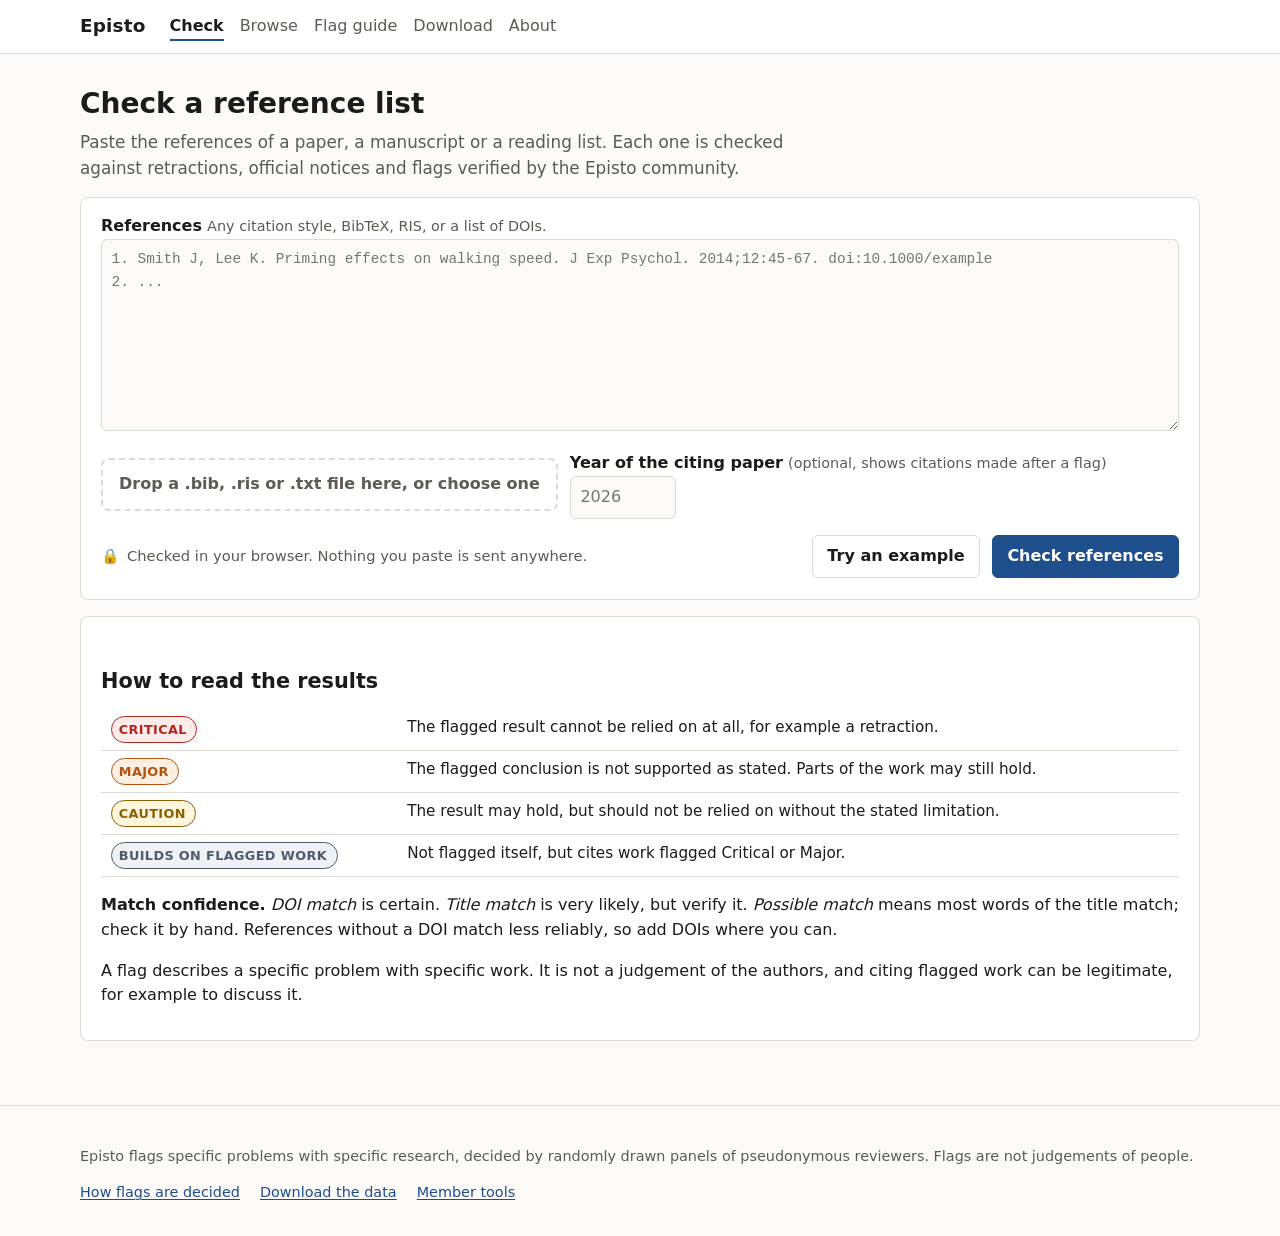
==== index.html @ a89bd6bb "Beta site, built from Episto-Org/episto 02e7458 Co-Authored-By: Claude Opus 5.5 <noreply@anthropic.c" ====
<!doctype html>
<html lang="en">
<head>
<meta charset="utf-8">
<meta name="viewport" content="width=device-width, initial-scale=1">
<meta http-equiv="Content-Security-Policy" content="default-src &#39;none&#39;; script-src &#39;self&#39;; style-src &#39;self&#39;; img-src &#39;self&#39; data:; connect-src &#39;self&#39;; base-uri &#39;none&#39;; form-action &#39;none&#39;; object-src &#39;none&#39;">
<meta name="referrer" content="no-referrer">
<meta name="description" content="Check a reference list for retracted and flawed research.">
<title>Episto</title>
<link rel="stylesheet" href="assets/style.css">
<link rel="icon" href="data:image/svg+xml,%3Csvg xmlns='http://www.w3.org/2000/svg' viewBox='0 0 16 16'%3E%3Cpath d='M8 1.5l7 13H1z' fill='%23b4520a'/%3E%3C/svg%3E">
</head>
<body>
<a class="skip" href="#main">Skip to content</a>
<header class="site"><div class="wrap">
<a class="brand" href="index.html">Episto</a>
<nav class="main" aria-label="Main"><ul><li><a href="index.html" aria-current="page">Check</a></li><li><a href="browse.html">Browse</a></li><li><a href="guide.html">Flag guide</a></li><li><a href="download.html">Download</a></li><li><a href="about.html">About</a></li></ul></nav>
</div></header>
<main id="main"><div class="wrap">
<h1>Check a reference list</h1>
<p class="lead">Paste the references of a paper, a manuscript or a reading list. Each one is checked against retractions, official notices and flags verified by the Episto community.</p>

<form id="check-form" class="panel stack" novalidate>
  <div>
    <label for="refs">References</label>
    <span class="hint">Any citation style, BibTeX, RIS, or a list of DOIs.</span>
    <textarea id="refs" name="refs" spellcheck="false" autocomplete="off" placeholder="1. Smith J, Lee K. Priming effects on walking speed. J Exp Psychol. 2014;12:45-67. doi:10.1000/example
2. ..."></textarea>
  </div>
  <div class="row">
    <label class="dropzone" id="dropzone" for="file">Drop a .bib, .ris or .txt file here, or choose one
      <input id="file" type="file" accept=".bib,.ris,.txt,text/plain" class="visually-hidden">
    </label>
    <div>
      <label for="year">Year of the citing paper</label> <span class="hint">(optional, shows citations made after a flag)</span><br>
      <input id="year" type="number" min="1600" max="2100" inputmode="numeric" placeholder="2026">
    </div>
  </div>
  <div class="row spread">
    <p class="privacy"><span aria-hidden="true">&#128274;</span> Checked in your browser. Nothing you paste is sent anywhere.</p>
    <div class="row">
      <button type="button" id="example">Try an example</button>
      <button type="submit" class="primary" id="run">Check references</button>
    </div>
  </div>
</form>

<div id="status" aria-live="polite"></div>

<section id="report" hidden>
  <div class="row spread">
    <div class="summary" id="summary"></div>
    <div class="row no-print">
      <label class="check"><input type="checkbox" id="only-flagged" checked> Show flagged only</label>
      <button type="button" id="copy">Copy report</button>
      <button type="button" id="csv">Download CSV</button>
      <button type="button" id="print">Print</button>
    </div>
  </div>
  <p class="hint" id="hint"></p>
  <ol class="results" id="results"></ol>
</section>

<section class="panel">
  <h2>How to read the results</h2>
  <table>
    <tbody>
      <tr><td><span class="chip chip-critical">Critical</span></td><td>The flagged result cannot be relied on at all, for example a retraction.</td></tr>
      <tr><td><span class="chip chip-major">Major</span></td><td>The flagged conclusion is not supported as stated. Parts of the work may still hold.</td></tr>
      <tr><td><span class="chip chip-caution">Caution</span></td><td>The result may hold, but should not be relied on without the stated limitation.</td></tr>
      <tr><td><span class="chip chip-propagated">Builds on flagged work</span></td><td>Not flagged itself, but cites work flagged Critical or Major.</td></tr>
    </tbody>
  </table>
  <p><strong>Match confidence.</strong> <em>DOI match</em> is certain. <em>Title match</em> is very likely, but verify it. <em>Possible match</em> means most words of the title match; check it by hand. References without a DOI match less reliably, so add DOIs where you can.</p>
  <p>A flag describes a specific problem with specific work. It is not a judgement of the authors, and citing flagged work can be legitimate, for example to discuss it.</p>
</section>

</div></main>
<footer class="site"><div class="wrap">
<p>Episto flags specific problems with specific research, decided by randomly drawn panels of pseudonymous reviewers. Flags are not judgements of people.</p>
<ul>
<li><a href="about.html">How flags are decided</a></li>
<li><a href="download.html">Download the data</a></li>
<li><a href="member/propose.html">Member tools</a></li>

</ul>
</div></footer>
<script type="module" src="assets/js/check.js"></script>
</body>
</html>
---- assets/style.css ----
/* Episto. One stylesheet, no external fonts or scripts. */

:root {
  --bg: #fbfaf8;
  --surface: #ffffff;
  --text: #1c1b19;
  --muted: #5d5a54;
  --border: #dedad3;
  --accent: #1f4e8c;
  --accent-text: #ffffff;
  --focus: #1f4e8c;
  --critical: #b3261e;
  --critical-bg: #fdecea;
  --major: #b4520a;
  --major-bg: #fdf0e3;
  --caution: #8a6100;
  --caution-bg: #fdf6dc;
  --propagated: #4f5b6b;
  --propagated-bg: #eef1f5;
  --clear: #2f6b3a;
  --clear-bg: #e8f3ea;
  --radius: 8px;
  color-scheme: light;
}

@media (prefers-color-scheme: dark) {
  :root {
    --bg: #151514;
    --surface: #1e1e1c;
    --text: #ecebe8;
    --muted: #a9a59d;
    --border: #3a3935;
    --accent: #8db4ee;
    --accent-text: #0f1a2b;
    --focus: #8db4ee;
    --critical: #ff8a80;
    --critical-bg: #3b1c1a;
    --major: #ffb170;
    --major-bg: #3a2614;
    --caution: #f2cc5c;
    --caution-bg: #352c10;
    --propagated: #b4bfcd;
    --propagated-bg: #262b33;
    --clear: #8fd19e;
    --clear-bg: #1b2e20;
    color-scheme: dark;
  }
}

* { box-sizing: border-box; }

html { -webkit-text-size-adjust: 100%; }

body {
  margin: 0;
  background: var(--bg);
  color: var(--text);
  font: 16px/1.55 system-ui, -apple-system, "Segoe UI", Roboto, "Helvetica Neue", Arial, sans-serif;
}

a { color: var(--accent); text-underline-offset: 2px; }
a:hover { text-decoration-thickness: 2px; }

:focus-visible { outline: 3px solid var(--focus); outline-offset: 2px; border-radius: 3px; }

.skip { position: absolute; left: -9999px; }
.skip:focus { left: 1rem; top: 1rem; background: var(--surface); padding: .5rem 1rem; z-index: 10; }

.wrap { max-width: 72rem; margin: 0 auto; padding: 0 16px; }

header.site {
  border-bottom: 1px solid var(--border);
  background: var(--surface);
}
header.site .wrap {
  display: flex; flex-wrap: wrap; align-items: center; gap: .5rem 1.5rem;
  padding-top: .75rem; padding-bottom: .75rem;
}
.brand { font-weight: 700; font-size: 1.15rem; color: var(--text); text-decoration: none; letter-spacing: .01em; }
nav.main ul { display: flex; flex-wrap: wrap; gap: .25rem 1rem; list-style: none; margin: 0; padding: 0; }
nav.main a { color: var(--muted); text-decoration: none; padding: .25rem 0; }
nav.main a[aria-current="page"] { color: var(--text); font-weight: 600; border-bottom: 2px solid var(--accent); }
nav.main a:hover { color: var(--text); }

main { padding: 2rem 0 3rem; }
h1 { font-size: 1.75rem; line-height: 1.25; margin: 0 0 .5rem; }
h2 { font-size: 1.3rem; margin: 2rem 0 .75rem; }
h3 { font-size: 1.05rem; margin: 1.25rem 0 .5rem; }
p.lead { color: var(--muted); font-size: 1.05rem; margin-top: 0; max-width: 46rem; }

footer.site { border-top: 1px solid var(--border); color: var(--muted); font-size: .9rem; padding: 1.5rem 0 2rem; }
footer.site ul { list-style: none; display: flex; flex-wrap: wrap; gap: .25rem 1.25rem; padding: 0; margin: .5rem 0 0; }

.panel {
  background: var(--surface); border: 1px solid var(--border); border-radius: var(--radius);
  padding: 1rem 1.25rem; margin: 1rem 0;
}

label { font-weight: 600; }
.hint { color: var(--muted); font-size: .9rem; font-weight: 400; }

textarea, input[type="text"], input[type="search"], input[type="number"], input[type="url"], select {
  font: inherit; color: var(--text); background: var(--bg);
  border: 1px solid var(--border); border-radius: 6px; padding: .5rem .6rem; max-width: 100%;
}
textarea { width: 100%; min-height: 12rem; resize: vertical; font-family: ui-monospace, "SF Mono", Menlo, Consolas, monospace; font-size: .9rem; }
input[type="search"] { width: 100%; }

button, .button {
  font: inherit; font-weight: 600; cursor: pointer;
  border: 1px solid var(--border); border-radius: 6px; background: var(--surface); color: var(--text);
  padding: .5rem .9rem; text-decoration: none; display: inline-block;
}
button.primary { background: var(--accent); border-color: var(--accent); color: var(--accent-text); }
button:disabled { opacity: .55; cursor: default; }

.row { display: flex; flex-wrap: wrap; gap: .75rem; align-items: center; }
.row.spread { justify-content: space-between; }
.stack > * + * { margin-top: .75rem; }

.dropzone { border: 2px dashed var(--border); border-radius: var(--radius); padding: .75rem 1rem; color: var(--muted); }
.dropzone.over { border-color: var(--accent); color: var(--text); }

.privacy { display: flex; gap: .5rem; align-items: baseline; color: var(--muted); font-size: .92rem; }

/* Severity */
.chip {
  display: inline-flex; align-items: center; gap: .35rem; white-space: nowrap;
  font-size: .8rem; font-weight: 700; text-transform: uppercase; letter-spacing: .03em;
  border-radius: 999px; padding: .15rem .6rem .15rem .45rem; border: 1px solid currentColor;
}
.chip-critical { color: var(--critical); background: var(--critical-bg); }
.chip-major { color: var(--major); background: var(--major-bg); }
.chip-caution { color: var(--caution); background: var(--caution-bg); }
.chip-propagated { color: var(--propagated); background: var(--propagated-bg); }
.chip-none, .chip-clear { color: var(--clear); background: var(--clear-bg); }
.icon { width: 1em; height: 1em; flex: none; }
.icon path { fill: currentColor; stroke: currentColor; stroke-width: 0; }
.icon-propagated path { fill: none; stroke-width: 1.6; stroke-linecap: round; }

.tag {
  display: inline-block; font-size: .85rem; border: 1px solid var(--border); border-radius: 4px;
  padding: .05rem .45rem; margin: .15rem .3rem .15rem 0; background: var(--bg); color: var(--text); text-decoration: none;
}
a.tag:hover { border-color: var(--accent); }
.badge { font-size: .8rem; color: var(--muted); border: 1px solid var(--border); border-radius: 4px; padding: .05rem .4rem; white-space: nowrap; }
.badge.verify { color: var(--major); border-color: currentColor; }

/* Checker results */
.summary { display: flex; flex-wrap: wrap; gap: .5rem 1rem; align-items: center; font-weight: 600; }
ol.results { list-style: none; padding: 0; margin: 1rem 0; }
ol.results > li {
  background: var(--surface); border: 1px solid var(--border); border-left: 5px solid var(--border);
  border-radius: var(--radius); padding: .75rem 1rem; margin: 0 0 .6rem;
}
ol.results > li.sev-critical { border-left-color: var(--critical); }
ol.results > li.sev-major { border-left-color: var(--major); }
ol.results > li.sev-caution { border-left-color: var(--caution); }
ol.results > li.sev-propagated { border-left-color: var(--propagated); }
.result-head { display: flex; flex-wrap: wrap; gap: .4rem .75rem; align-items: center; }
.ref { color: var(--muted); font-size: .92rem; margin: .35rem 0 0; overflow-wrap: anywhere; }
.note { font-size: .92rem; margin: .35rem 0 0; }
.note.warn { color: var(--critical); font-weight: 600; }

/* Browse */
.tiles { display: grid; grid-template-columns: repeat(auto-fill, minmax(15rem, 1fr)); gap: .75rem; margin: 1rem 0; }
.tile {
  display: block; text-decoration: none; color: var(--text);
  background: var(--surface); border: 1px solid var(--border); border-radius: var(--radius); padding: .9rem 1rem;
}
.tile:hover { border-color: var(--accent); }
.tile strong { display: block; font-size: 1.02rem; }
.tile span.q { display: block; color: var(--muted); font-size: .9rem; margin: .2rem 0 .5rem; }
.bar { display: flex; height: .45rem; border-radius: 3px; overflow: hidden; background: var(--border); }
.bar i { display: block; height: 100%; }
.bar .b-critical { background: var(--critical); }
.bar .b-major { background: var(--major); }
.bar .b-caution { background: var(--caution); }
.count { color: var(--muted); font-size: .88rem; margin-top: .35rem; }

.browse { display: grid; grid-template-columns: 17rem 1fr; gap: 1.5rem; align-items: start; }
.filters { position: sticky; top: 1rem; }
.filters fieldset { border: 0; padding: 0; margin: 0 0 1rem; }
.filters legend { font-weight: 600; margin-bottom: .3rem; }
.filters select, .filters input[type="number"] { width: 100%; }
.check { display: inline-flex; gap: .4rem; align-items: center; font-weight: 400; }
.filters .check { display: flex; }
.filters summary { font-weight: 600; cursor: pointer; }
ul.papers { list-style: none; padding: 0; margin: 0; }
ul.papers > li { border-bottom: 1px solid var(--border); padding: .8rem 0; }
.meta { color: var(--muted); font-size: .9rem; }
.pager { display: flex; gap: .75rem; align-items: center; margin: 1rem 0; }

/* Paper page */
.card {
  background: var(--surface); border: 1px solid var(--border); border-left: 5px solid var(--border);
  border-radius: var(--radius); padding: 1rem 1.25rem; margin: 1rem 0;
}
.card.sev-critical { border-left-color: var(--critical); }
.card.sev-major { border-left-color: var(--major); }
.card.sev-caution { border-left-color: var(--caution); }
.card.withdrawn { opacity: .75; border-left-style: dashed; }
.card h3 { margin: .5rem 0 .25rem; }
.card dl { display: grid; grid-template-columns: max-content 1fr; gap: .3rem 1rem; margin: .75rem 0 0; }
.card dt { color: var(--muted); font-weight: 600; }
.card dd { margin: 0; overflow-wrap: anywhere; }
details > summary { cursor: pointer; }
ol.timeline { margin: .5rem 0 0; padding-left: 1.25rem; }

/* Guide */
.guide-type { border-top: 1px solid var(--border); padding: 1rem 0; }
.guide-type h3 { margin-top: 0; }
.guide-type ul { margin: .25rem 0 .5rem; }

table { border-collapse: collapse; width: 100%; margin: .75rem 0; font-size: .95rem; }
th, td { text-align: left; padding: .45rem .6rem; border-bottom: 1px solid var(--border); vertical-align: top; }
th { font-weight: 600; }
.table-scroll { overflow-x: auto; }

.notice { border-radius: 6px; padding: .6rem .8rem; margin: .75rem 0; background: var(--propagated-bg); }
.notice-error { background: var(--critical-bg); color: var(--critical); }
.notice-ok { background: var(--clear-bg); color: var(--clear); }

code, pre { font-family: ui-monospace, "SF Mono", Menlo, Consolas, monospace; font-size: .88rem; }
pre { background: var(--bg); border: 1px solid var(--border); border-radius: 6px; padding: .75rem; overflow-x: auto; white-space: pre-wrap; overflow-wrap: anywhere; }

.steps { counter-reset: step; list-style: none; padding: 0; }
.steps > li { counter-increment: step; }
.steps > li > h2::before { content: counter(step) ". "; color: var(--muted); }

.visually-hidden { position: absolute; width: 1px; height: 1px; overflow: hidden; clip: rect(0 0 0 0); white-space: nowrap; }

@media (max-width: 760px) {
  .browse { grid-template-columns: 1fr; }
  .filters { position: static; }
  h1 { font-size: 1.45rem; }
  .card dl { grid-template-columns: 1fr; }
}

@media print {
  header.site, footer.site, .no-print, nav.main { display: none !important; }
  body { background: #fff; color: #000; }
  ol.results > li, .card { break-inside: avoid; border-color: #999; }
  a { color: #000; }
}

.wide { width: 100%; }
.grow { flex: 1; min-width: 12rem; }
textarea.short { min-height: 4.5rem; }
textarea.medium { min-height: 8rem; }
.types { display: grid; gap: .4rem; margin: .75rem 0; }
.types label { display: flex; gap: .5rem; align-items: baseline; font-weight: 400; border: 1px solid var(--border); border-radius: 6px; padding: .5rem .7rem; background: var(--bg); }
.types label:has(input:checked), .tile[aria-checked="true"] { border-color: var(--accent); box-shadow: inset 0 0 0 1px var(--accent); }
.evidence-item { border-top: 1px solid var(--border); padding-top: .75rem; margin-top: .75rem; }

nav.member-tools ul { list-style: none; padding: 0; margin: 0 0 1rem; display: flex; flex-wrap: wrap; gap: 0.25rem 1rem; font-size: 0.95rem; }
nav.member-tools a[aria-current="page"] { font-weight: 600; text-decoration: none; color: inherit; }
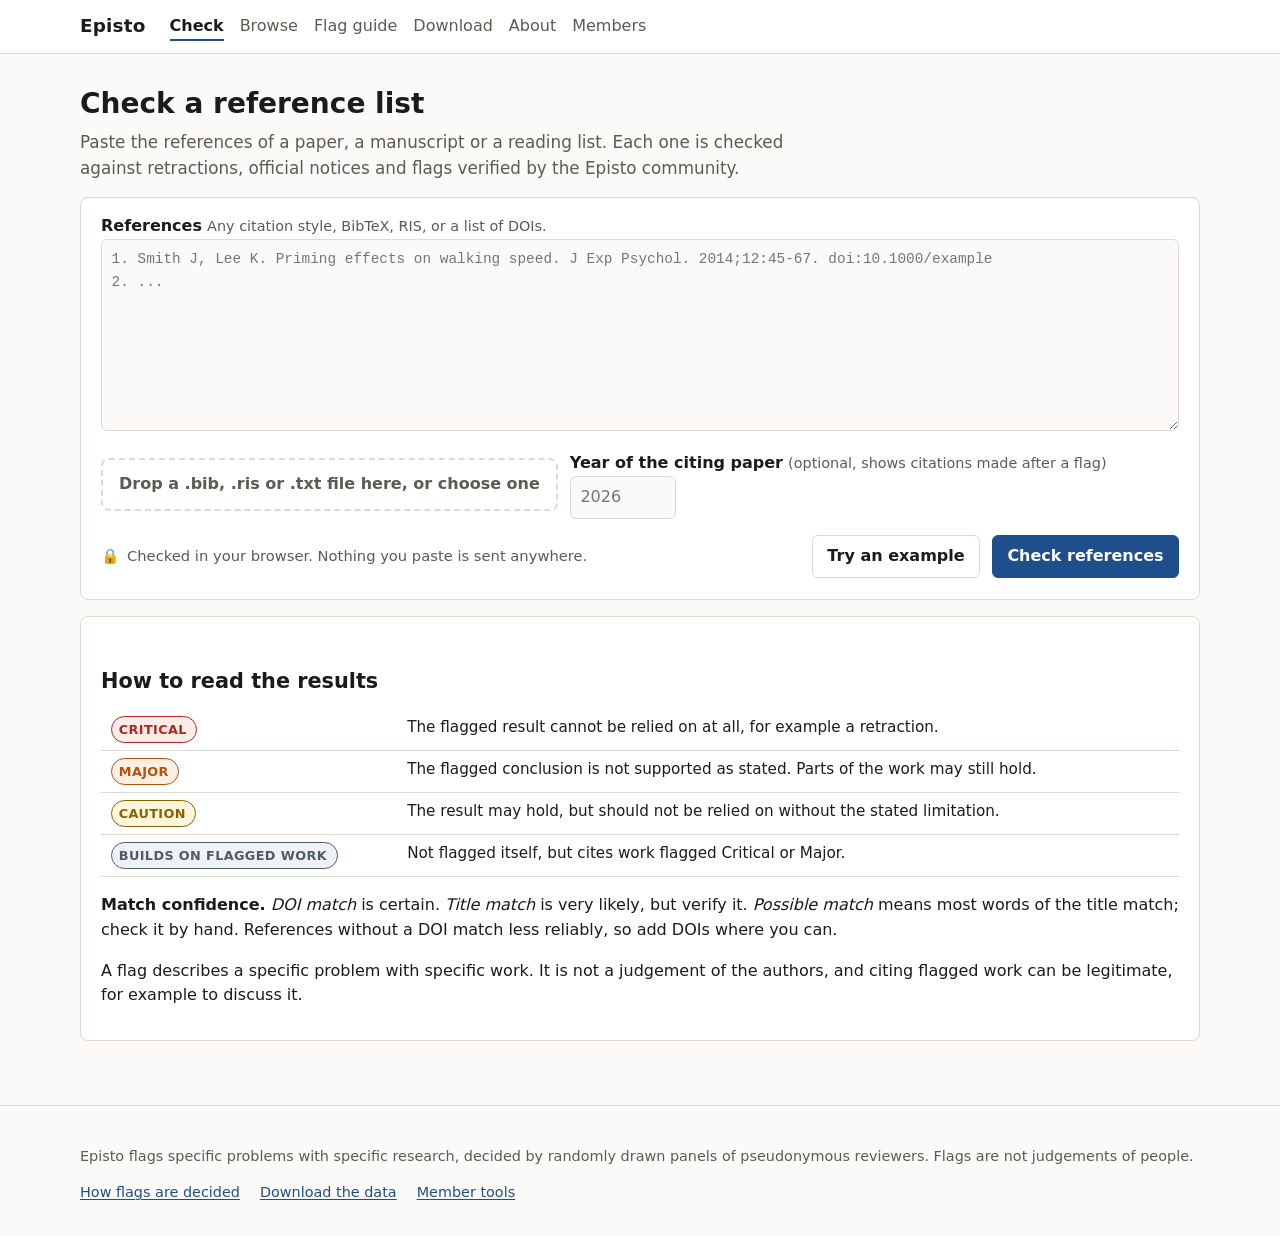
==== commit f1eb3768: "Site: Members link in the header Co-Authored-By: Claude Opus 5.5 <noreply@anthropic.com> Claude-Sess" ====
--- a/index.html
+++ b/index.html
@@ -14,7 +14,7 @@
 <a class="skip" href="#main">Skip to content</a>
 <header class="site"><div class="wrap">
 <a class="brand" href="index.html">Episto</a>
-<nav class="main" aria-label="Main"><ul><li><a href="index.html" aria-current="page">Check</a></li><li><a href="browse.html">Browse</a></li><li><a href="guide.html">Flag guide</a></li><li><a href="download.html">Download</a></li><li><a href="about.html">About</a></li></ul></nav>
+<nav class="main" aria-label="Main"><ul><li><a href="index.html" aria-current="page">Check</a></li><li><a href="browse.html">Browse</a></li><li><a href="guide.html">Flag guide</a></li><li><a href="download.html">Download</a></li><li><a href="about.html">About</a></li><li><a href="member/account.html">Members</a></li></ul></nav>
 </div></header>
 <main id="main"><div class="wrap">
 <h1>Check a reference list</h1>
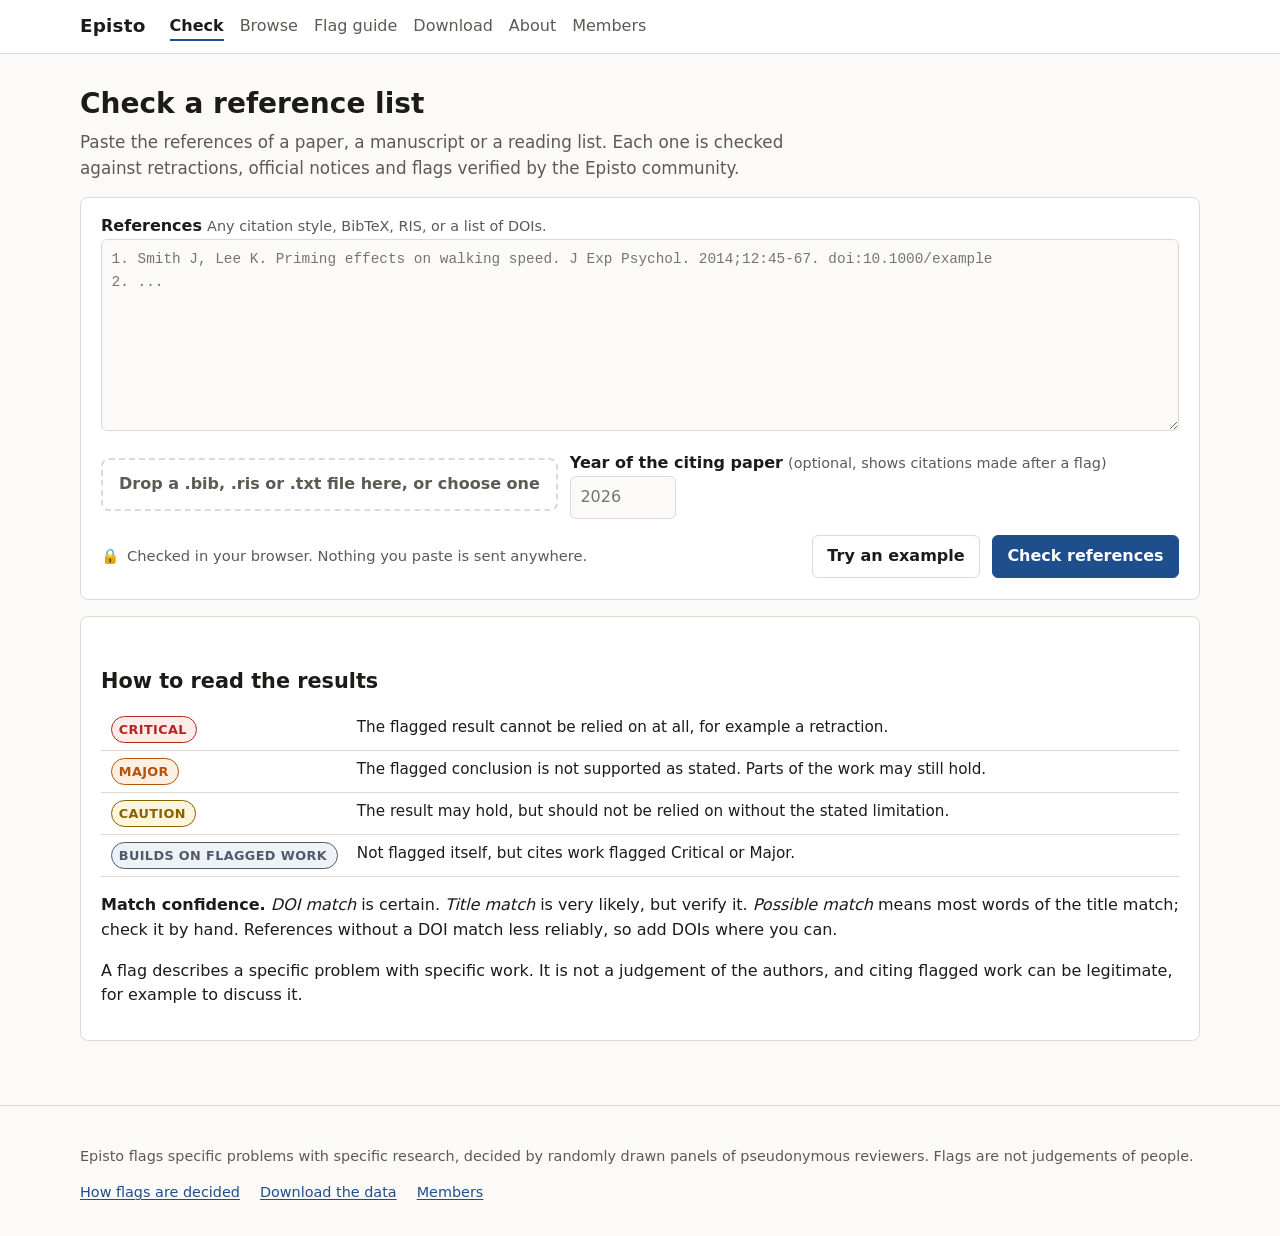
==== commit 03e16f39: "Site: Members start page, sign-in first, forms that read on a phone Co-Authored-By: Claude Fable 5.2" ====
--- a/index.html
+++ b/index.html
@@ -14,7 +14,7 @@
 <a class="skip" href="#main">Skip to content</a>
 <header class="site"><div class="wrap">
 <a class="brand" href="index.html">Episto</a>
-<nav class="main" aria-label="Main"><ul><li><a href="index.html" aria-current="page">Check</a></li><li><a href="browse.html">Browse</a></li><li><a href="guide.html">Flag guide</a></li><li><a href="download.html">Download</a></li><li><a href="about.html">About</a></li><li><a href="member/account.html">Members</a></li></ul></nav>
+<nav class="main" aria-label="Main"><ul><li><a href="index.html" aria-current="page">Check</a></li><li><a href="browse.html">Browse</a></li><li><a href="guide.html">Flag guide</a></li><li><a href="download.html">Download</a></li><li><a href="about.html">About</a></li><li><a href="member/index.html">Members</a></li></ul></nav>
 </div></header>
 <main id="main"><div class="wrap">
 <h1>Check a reference list</h1>
@@ -63,7 +63,7 @@
 
 <section class="panel">
   <h2>How to read the results</h2>
-  <table>
+  <table class="legend">
     <tbody>
       <tr><td><span class="chip chip-critical">Critical</span></td><td>The flagged result cannot be relied on at all, for example a retraction.</td></tr>
       <tr><td><span class="chip chip-major">Major</span></td><td>The flagged conclusion is not supported as stated. Parts of the work may still hold.</td></tr>
@@ -81,7 +81,7 @@
 <ul>
 <li><a href="about.html">How flags are decided</a></li>
 <li><a href="download.html">Download the data</a></li>
-<li><a href="member/propose.html">Member tools</a></li>
+<li><a href="member/index.html">Members</a></li>
 
 </ul>
 </div></footer>
--- a/assets/style.css
+++ b/assets/style.css
@@ -99,12 +99,14 @@
 label { font-weight: 600; }
 .hint { color: var(--muted); font-size: .9rem; font-weight: 400; }
 
-textarea, input[type="text"], input[type="search"], input[type="number"], input[type="url"], select {
+textarea, input[type="text"], input[type="password"], input[type="search"], input[type="number"], input[type="url"], select {
   font: inherit; color: var(--text); background: var(--bg);
   border: 1px solid var(--border); border-radius: 6px; padding: .5rem .6rem; max-width: 100%;
 }
 textarea { width: 100%; min-height: 12rem; resize: vertical; font-family: ui-monospace, "SF Mono", Menlo, Consolas, monospace; font-size: .9rem; }
 input[type="search"] { width: 100%; }
+
+[hidden] { display: none !important; }
 
 button, .button {
   font: inherit; font-weight: 600; cursor: pointer;
@@ -255,3 +257,65 @@
 
 nav.member-tools ul { list-style: none; padding: 0; margin: 0 0 1rem; display: flex; flex-wrap: wrap; gap: 0.25rem 1rem; font-size: 0.95rem; }
 nav.member-tools a[aria-current="page"] { font-weight: 600; text-decoration: none; color: inherit; }
+
+/* Logic map: the load-bearing claim at the centre, its connections in orbit. */
+.logic-map { width: 100%; max-width: 440px; height: auto; display: block; margin: 0 auto; }
+.logic-map .lm-ring { fill: none; stroke: var(--border); stroke-width: 2; stroke-dasharray: 6 6; }
+.logic-map .lm-edge { stroke: var(--muted); stroke-width: 2; }
+.logic-map .lm-breaks { stroke: var(--critical); stroke-width: 3; }
+.logic-map .lm-shows { stroke-dasharray: 5 4; }
+.logic-map .lm-head { fill: var(--muted); }
+.logic-map .lm-tee { stroke: var(--critical); stroke-width: 3; fill: none; }
+.logic-map .lm-node circle { fill: var(--surface); stroke: var(--text); stroke-width: 2; }
+.logic-map .lm-node text { fill: var(--text); font: 600 15px system-ui, sans-serif; pointer-events: none; }
+.logic-map .lm-center circle { stroke-width: 7; }
+.logic-map .lm-fails circle { stroke: var(--critical); fill: var(--critical-bg); }
+.logic-map .lm-evidence circle { stroke: var(--accent); stroke-dasharray: 3 3; }
+.logic-map .lm-cites circle { stroke: var(--propagated); }
+.logic-map .lm-falls circle { stroke: var(--critical); stroke-dasharray: 6 4; }
+.logic-map .lm-selected circle { stroke: var(--focus); stroke-width: 5; }
+.logic-map [tabindex] { cursor: pointer; }
+.logic-map [tabindex]:focus-visible circle { stroke: var(--focus); stroke-width: 5; }
+.logic-line code { white-space: normal; overflow-wrap: anywhere; }
+.logic-key { padding-left: 1.2rem; }
+.logic-key .is-center { font-weight: 600; }
+.logic-step.is-selected { outline: 3px solid var(--focus); outline-offset: 2px; }
+
+/* A small (?) in the corner that opens an explanation. */
+.panel, .logic-map-box { position: relative; }
+.help { position: absolute; top: .6rem; right: .6rem; z-index: 2; max-width: min(28rem, calc(100% - 1.2rem)); }
+.help[open] { background: var(--surface); border: 1px solid var(--border); border-radius: var(--radius); padding: .75rem 1rem; box-shadow: 0 4px 16px rgb(0 0 0 / .12); }
+.help > summary { list-style: none; cursor: pointer; width: 1.6rem; height: 1.6rem; border-radius: 50%; border: 1px solid var(--border); display: grid; place-items: center; font-weight: 700; color: var(--muted); background: var(--surface); margin-left: auto; }
+.help > summary::-webkit-details-marker { display: none; }
+.help[open] > summary { margin-bottom: .5rem; }
+.logic-map .lm-calc circle { stroke: var(--accent); }
+.logic-map .lm-parts circle { stroke: var(--critical); stroke-width: 4; fill: var(--critical-bg); }
+.logic-key .parts { color: var(--critical); font-weight: 600; }
+.calc-value.parts { color: var(--critical); font-weight: 600; }
+.calc-groups .calc-icon { min-width: 2.4rem; font-weight: 700; }
+.calc-groups [aria-selected="true"] { background: var(--accent); color: var(--accent-text); border-color: var(--accent); }
+.calc-items button { font-weight: 500; }
+
+/* The logic builder, made for touch: build from the map. */
+#logic-start button { font-size: 1.05rem; padding: .8rem 1.3rem; }
+#logic-actions:not(:empty) { border-left: 4px solid var(--accent); padding: .5rem 0 .5rem .9rem; }
+#logic-actions button, .more-steps button { min-height: 44px; }
+.logic-step input[type="text"] { width: 100%; }
+.arrows-box > summary { cursor: pointer; color: var(--muted); font-size: .92rem; }
+.more-steps > summary { cursor: pointer; color: var(--muted); }
+.logic-map .lm-order { fill: var(--accent); font: 700 17px system-ui, sans-serif; }
+
+/* Forms read top to bottom: a label, its hint, then the field. */
+.panel input[type="text"], .panel input[type="password"] { display: block; width: 100%; max-width: 26rem; margin-top: .3rem; }
+.panel .row input[type="text"] { display: inline-block; width: auto; flex: 1 1 12rem; min-width: 0; margin-top: 0; }
+.panel input.wide { max-width: 100%; }
+a.tile { display: block; color: inherit; text-decoration: none; }
+a.tile strong { color: var(--accent); }
+.legend td:first-child { white-space: nowrap; width: 1%; }
+@media (max-width: 520px) {
+  .legend td { display: block; border-bottom: 0; padding-bottom: 0; }
+  .legend td:first-child { width: auto; white-space: normal; }
+  .legend td + td { padding-bottom: .6rem; border-bottom: 1px solid var(--border); }
+  .row > button, .row > .button { flex: 1 1 auto; }
+}
+.panel input + .row { margin-top: .5rem; }
